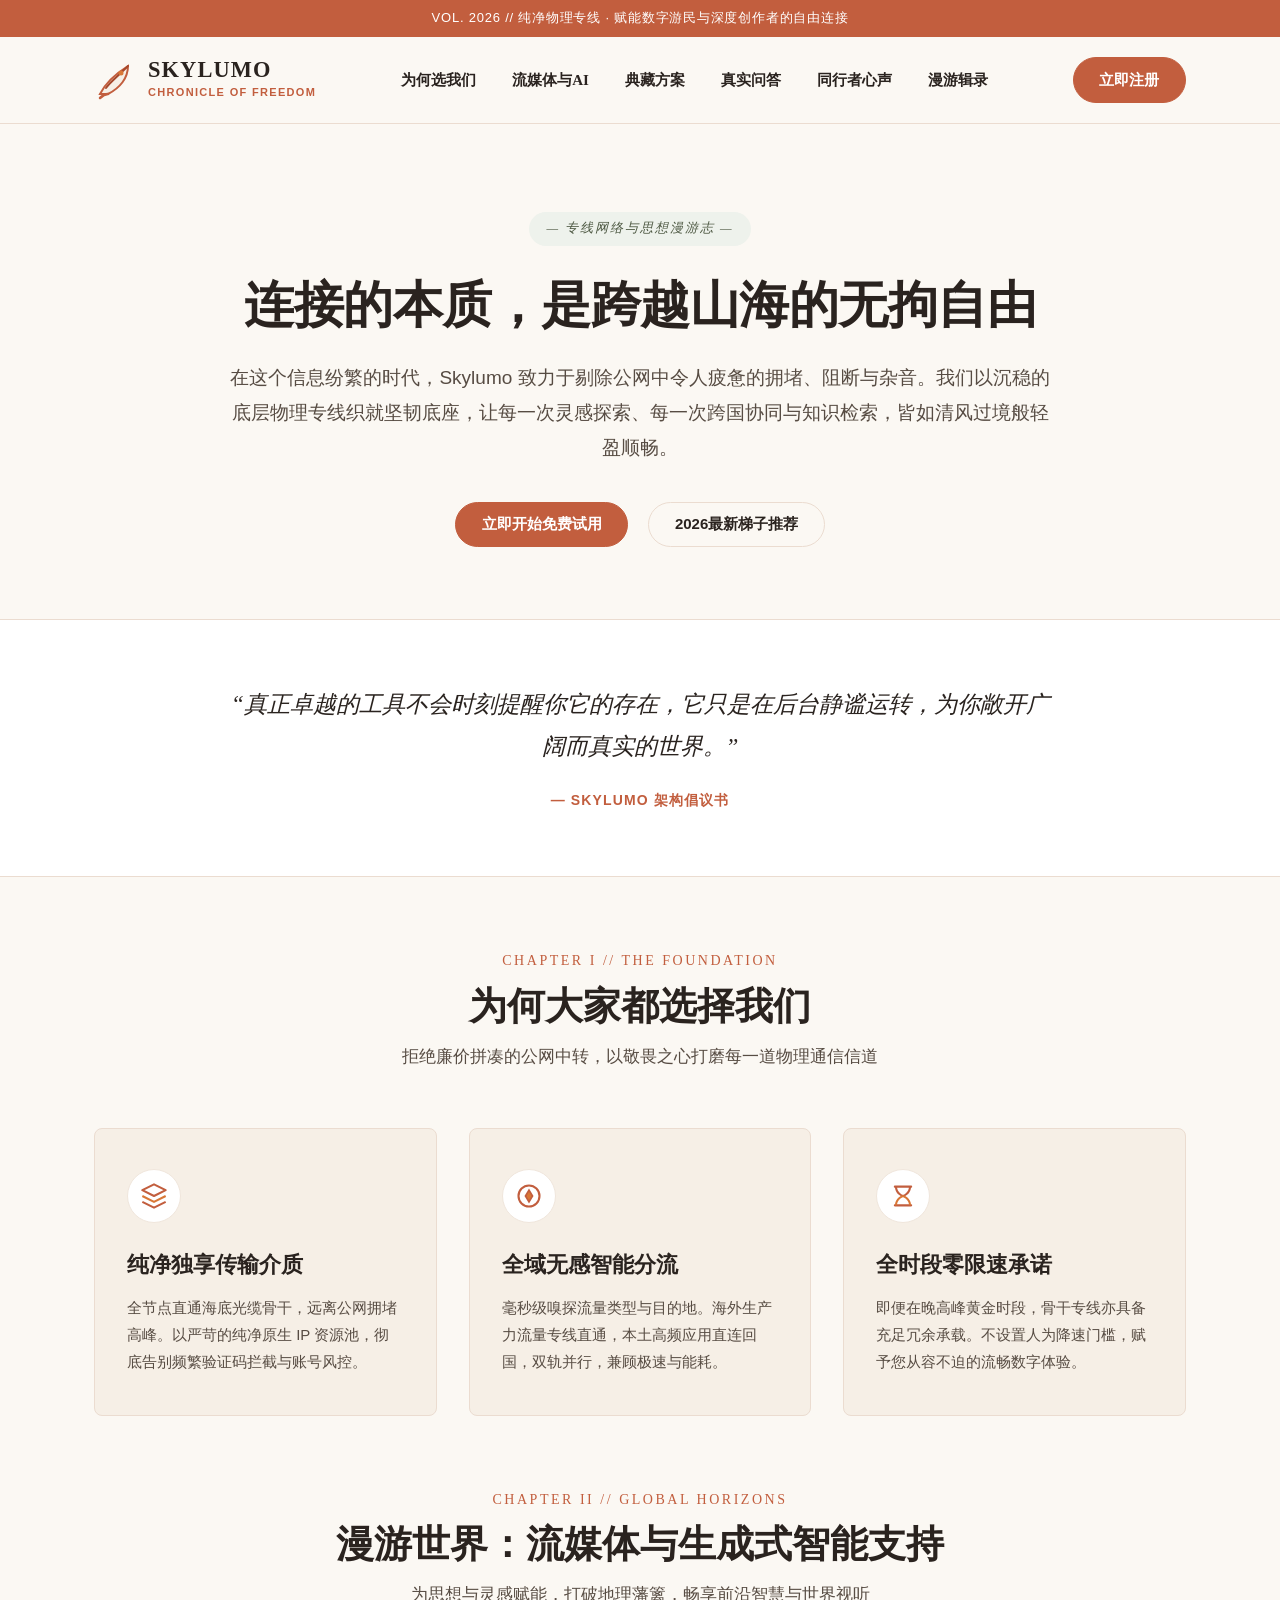
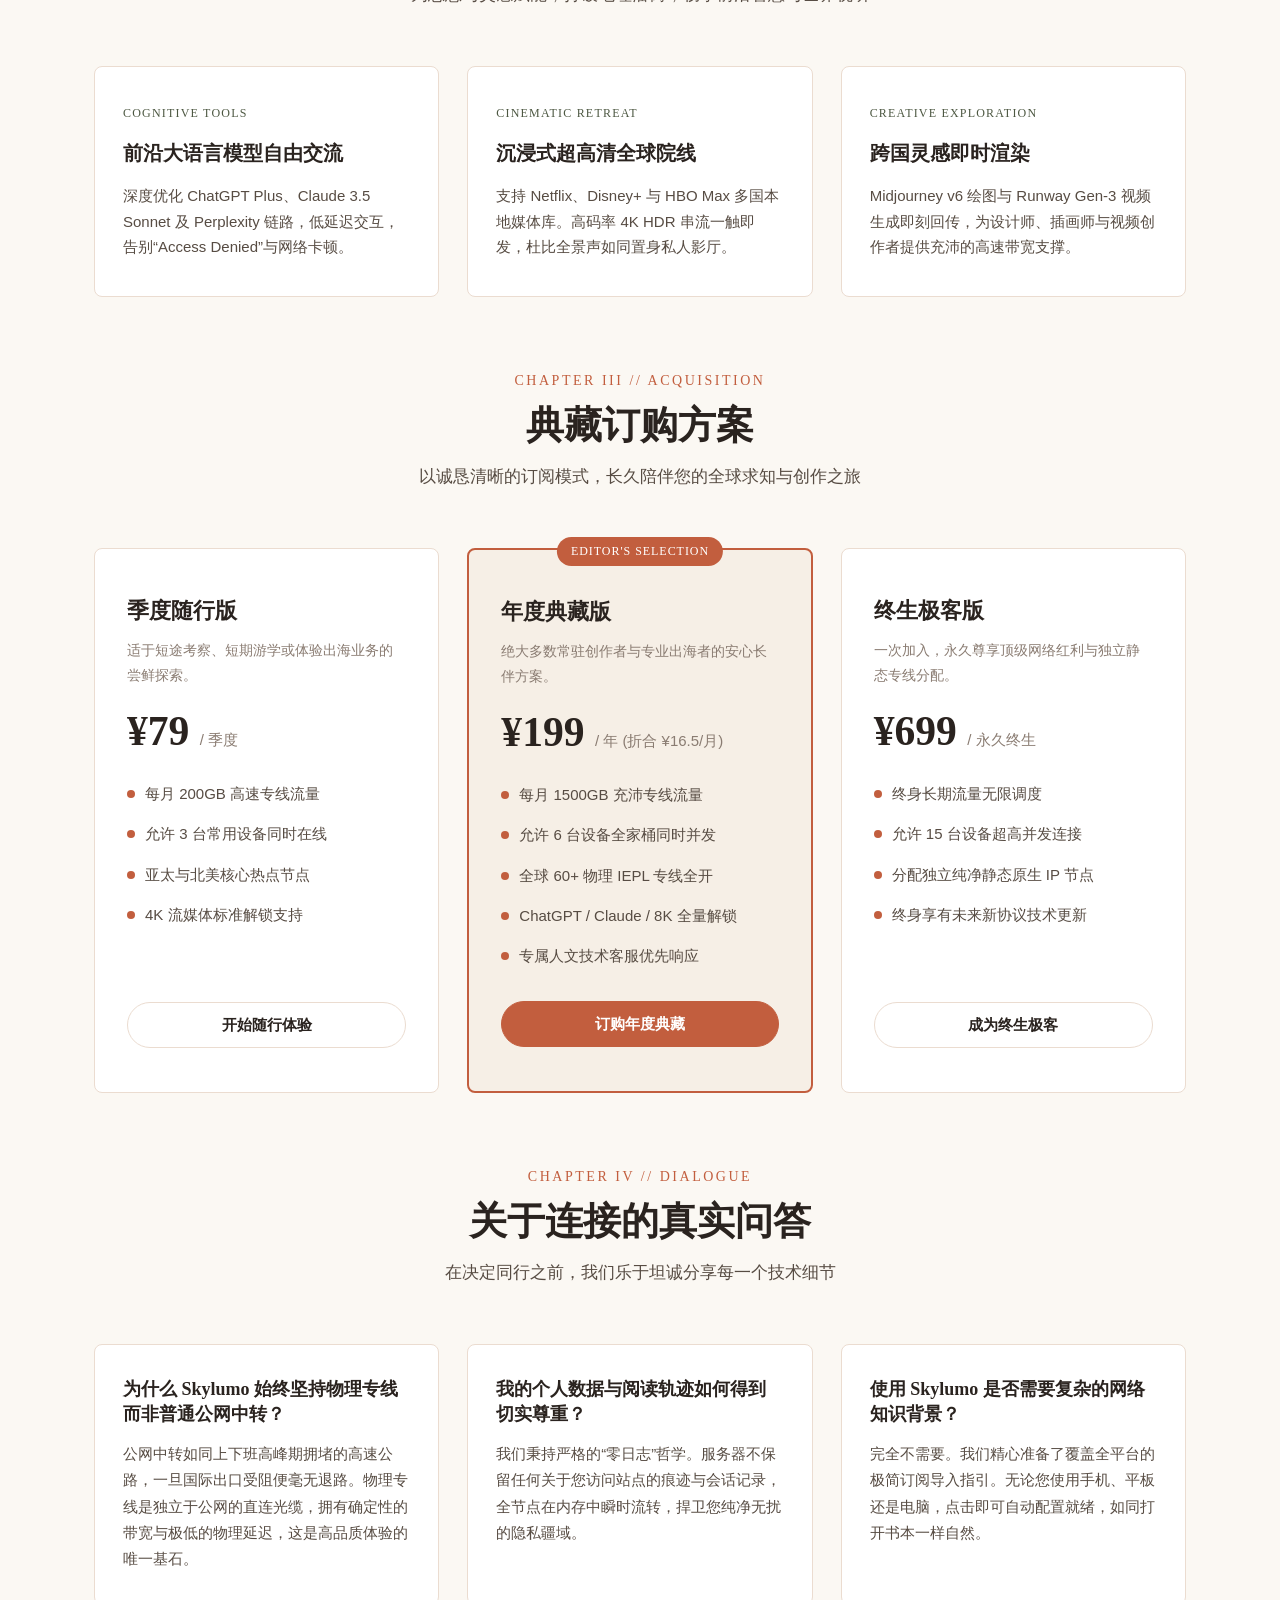
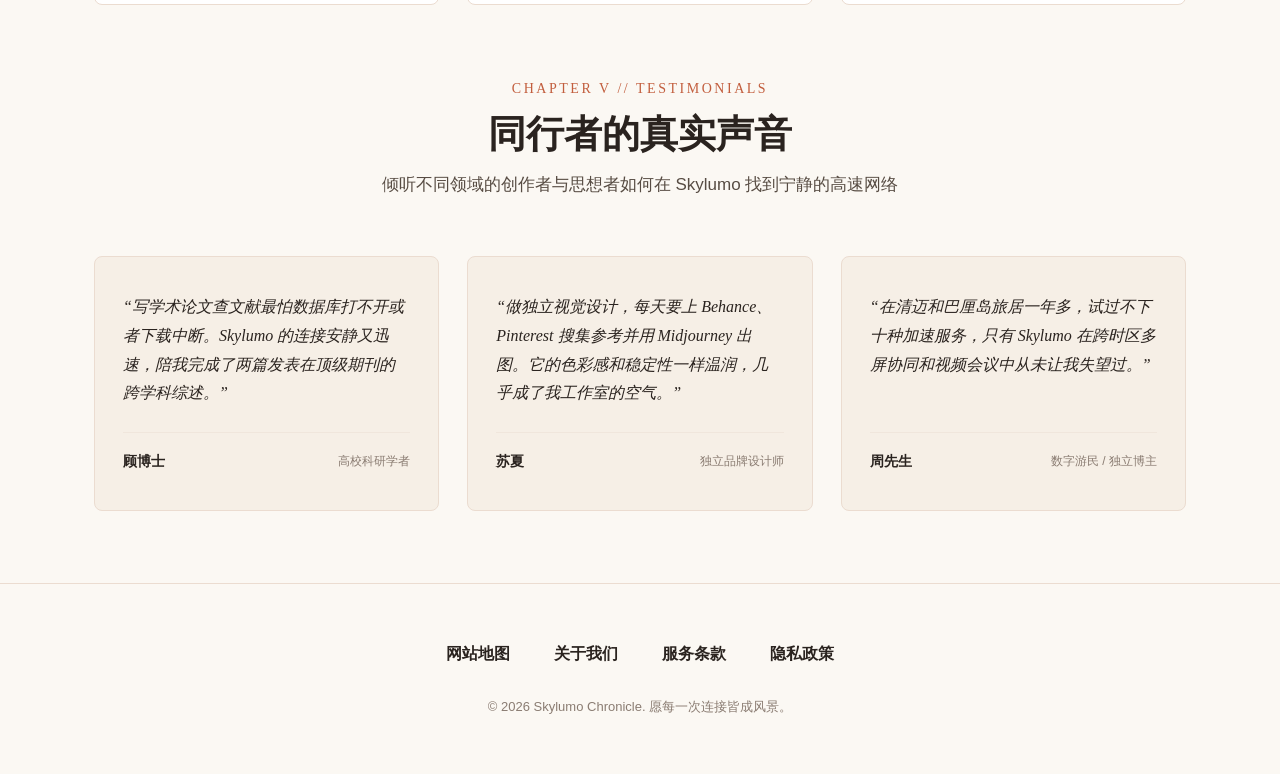
==== index.html @ fec92ee8 "feat: complete Skylumo editorial landing page and SEO system" ====
<!DOCTYPE html>
<html lang="zh-CN">
<head>
  <meta charset="UTF-8">
  <meta name="viewport" content="width=device-width, initial-scale=1.0">
  <title>Skylumo 漫游专线 - 专为数字游民与学术出海打造的极速稳定网络加速通道</title>
  <meta name="description" content="探索真正的全球自由互联，Skylumo 为数字游民、跨境办公与学术科研打造专属网络加速解决方案。精选纯净原生节点，实现海外流媒体与生产力工具极速秒开，零日志隐私护航。资深用户口碑力荐的优质机场推荐首选，让每一次跨洋连接皆从容优雅。">
  <meta name="keywords" content="Skylumo, 网络加速, 机场推荐, 极速秒开, 数字游民梯子, 原生IP节点, 学术加速, 跨境远程办公, 纯净专线, 梯子选购指南">
  <link rel="canonical" href="https://skylum.sbs/">
  
  <!-- Open Graph 社交分享元数据 -->
  <meta property="og:type" content="website">
  <meta property="og:locale" content="zh_CN">
  <meta property="og:site_name" content="Skylumo">
  <meta property="og:url" content="https://skylum.sbs/">
  <meta property="og:title" content="Skylumo 漫游专线 - 专为数字游民与学术出海打造的极速稳定网络加速通道">
  <meta property="og:description" content="Skylumo 为数字游民、跨境办公与学术科研打造专属网络加速解决方案。精选纯净原生节点，海外流媒体与生产力工具极速秒开。2026 优质机场推荐首选！">
  <meta property="og:image" content="https://skylum.sbs/og-preview.png">
  <meta property="og:image:width" content="1200">
  <meta property="og:image:height" content="630">

  <!-- Twitter Card 元数据 -->
  <meta name="twitter:card" content="summary_large_image">
  <meta name="twitter:title" content="Skylumo 漫游专线 - 专为数字游民与学术出海打造的极速稳定网络加速通道">
  <meta name="twitter:description" content="Skylumo 专为数字游民与学术科研打造专属网络加速解决方案。精选纯净原生节点，极速秒开，零日志隐私护航！">
  <meta name="twitter:image" content="https://skylum.sbs/og-preview.png">

  <!-- Schema.org Product 结构化数据 (Rich Snippets) -->
  <script type="application/ld+json">
  {
    "@context": "https://schema.org/",
    "@type": "Product",
    "name": "Skylumo 漫游专线网络加速服务",
    "image": "https://skylum.sbs/og-preview.png",
    "description": "面向数字游民与学术出海的高端物理专线网络加速服务，精选原生 IP 节点，保障海外流媒体与 AI 工具极速秒开与零日志隐私防护。",
    "brand": {
      "@type": "Brand",
      "name": "Skylumo"
    },
    "offers": {
      "@type": "AggregateOffer",
      "priceCurrency": "CNY",
      "lowPrice": "16.00",
      "highPrice": "199.00",
      "offerCount": "3",
      "priceValidUntil": "2027-12-31",
      "availability": "https://schema.org/InStock",
      "url": "https://ww012.twilightaff.com/#/?code=A56DH1Af"
    },
    "aggregateRating": {
      "@type": "AggregateRating",
      "ratingValue": "4.9",
      "reviewCount": "980",
      "bestRating": "5",
      "worstRating": "1"
    }
  }
  </script>

  <link rel="stylesheet" href="style.css">
</head>
<body>

  <!-- 顶部温润卷首条 -->
  <aside class="editorial-top-strip">
    <span>VOL. 2026 // 纯净物理专线 · 赋能数字游民与深度创作者的自由连接</span>
  </aside>

  <!-- 典雅刊物式 Header 与羽翼墨痕交织 Logo -->
  <header class="editorial-masthead">
    <div class="masthead-inner">
      <a href="index.html" class="brand-feather-logo">
        <!-- 融合 Logo: 羽翼墨痕交织矢量结构 -->
        <svg class="feather-symbol" viewBox="0 0 40 40" fill="none" xmlns="http://www.w3.org/2000/svg" aria-label="Skylumo 羽翼徽标">
          <path d="M6 34C10 26 18 16 34 6C34 18 26 28 14 34Z" fill="#f6efe6" stroke="#c25e3e" stroke-width="2"/>
          <path d="M12 28C16 22 24 16 34 6" stroke="#a6482b" stroke-width="2" stroke-linecap="round"/>
          <path d="M14 34C11 34 8 36 6 38" stroke="#c25e3e" stroke-width="2.5" stroke-linecap="round"/>
          <circle cx="27" cy="13" r="2.5" fill="#d97736"/>
        </svg>
        <div class="feather-brand-text">
          <span class="brand-title-serif">SKYLUMO</span>
          <span class="brand-sub-label">CHRONICLE OF FREEDOM</span>
        </div>
      </a>

            <!-- 移动端汉堡菜单触发复选框 (零 JS 原生响应式切换) -->
      <input type="checkbox" id="mobile-nav-toggle" class="mobile-nav-toggle" aria-label="切换导航菜单">

<nav class="editorial-nav">
        <a href="#foundation" class="editorial-nav-link">为何选我们</a>
        <a href="#horizons" class="editorial-nav-link">流媒体与AI</a>
        <a href="#pricing" class="editorial-nav-link">典藏方案</a>
        <a href="#dialogue" class="editorial-nav-link">真实问答</a>
        <a href="#testimonials" class="editorial-nav-link">同行者心声</a>
        <a href="journal-digest.html" class="editorial-nav-link">漫游辑录</a>
      </nav>

      <div class="masthead-actions">
        <a href="https://ww012.twilightaff.com/#/?code=A56DH1Af" target="_blank" rel="nofollow" class="btn-editorial btn-terracotta">立即注册</a>
        <label for="mobile-nav-toggle" class="mobile-nav-btn" aria-label="切换菜单">
          <span class="hamburger-bar"></span>
          <span class="hamburger-bar"></span>
          <span class="hamburger-bar"></span>
        </label>
      </div>
      
      <!-- 移动端全景导航抽屉 (点击汉堡图标时展开) -->
      <div class="mobile-nav-drawer">
        <div class="mobile-drawer-inner">
          <a href="#foundation" class="mobile-drawer-link">
            <span class="drawer-link-title">为何选我们</span>
            <span class="drawer-link-sub">学术与游民专线基座</span>
          </a>
          <a href="#horizons" class="mobile-drawer-link">
            <span class="drawer-link-title">流媒体与AI</span>
            <span class="drawer-link-sub">跨区解锁与生成式算力</span>
          </a>
          <a href="#pricing" class="mobile-drawer-link">
            <span class="drawer-link-title">典藏方案</span>
            <span class="drawer-link-sub">自由漫游阶梯订阅</span>
          </a>
          <a href="#dialogue" class="mobile-drawer-link">
            <span class="drawer-link-title">真实问答</span>
            <span class="drawer-link-sub">合规出海与隐私保护</span>
          </a>
          <a href="#testimonials" class="mobile-drawer-link">
            <span class="drawer-link-title">同行者心声</span>
            <span class="drawer-link-sub">全球创作者连接实录</span>
          </a>
          <a href="journal-digest.html" class="mobile-drawer-link">
            <span class="drawer-link-title">漫游辑录</span>
            <span class="drawer-link-sub">专线网络与思想漫游志</span>
          </a>
        </div>
      </div>
    </div></header>

  <main>
    <!-- 叙事型 Hero 居中构图 -->
    <article class="narrative-hero-wrap">
      <span class="issue-tag-pill">— 专线网络与思想漫游志 —</span>
      <h1 class="narrative-headline">连接的本质，是跨越山海的无拘自由</h1>
      <p class="narrative-lead-paragraph">
        在这个信息纷繁的时代，Skylumo 致力于剔除公网中令人疲惫的拥堵、阻断与杂音。我们以沉稳的底层物理专线织就坚韧底座，让每一次灵感探索、每一次跨国协同与知识检索，皆如清风过境般轻盈顺畅。
      </p>
      <div class="editorial-cta-row">
        <a href="https://ww012.twilightaff.com/#/?code=A56DH1Af" target="_blank" rel="nofollow" class="btn-editorial btn-terracotta">
          立即开始免费试用
        </a>
        <a href="https://tizilab.net/paihang/" target="_blank" class="btn-editorial btn-quill-outline">
          2026最新梯子推荐
        </a>
      </div>
    </article>

    <!-- 叙事语录过渡带 -->
    <div class="curator-voice-spread">
      <blockquote class="voice-quote-text">
        “真正卓越的工具不会时刻提醒你它的存在，它只是在后台静谧运转，为你敞开广阔而真实的世界。”
      </blockquote>
      <div class="voice-author">— SKYLUMO 架构倡议书</div>
    </div>

    <!-- 核心优势（为何大家都选择我们 + 双色调轮廓 SVG） -->
    <section class="editorial-container" id="foundation">
      <div class="editorial-heading-block">
        <div class="chapter-badge">CHAPTER I // THE FOUNDATION</div>
        <h2 class="chapter-title">为何大家都选择我们</h2>
        <p class="chapter-deck">拒绝廉价拼凑的公网中转，以敬畏之心打磨每一道物理通信信道</p>
      </div>

      <div class="pillars-flow">
        <!-- 优势卡片 1 -->
        <div class="pillar-editorial-card">
          <div class="pillar-icon-box">
            <!-- 双色调轮廓 SVG: 光缆脉络 -->
            <svg width="28" height="28" viewBox="0 0 24 24" fill="none">
              <path d="M12 2L2 7L12 12L22 7L12 2Z" stroke="#c25e3e" stroke-width="1.8" stroke-linejoin="round"/>
              <path d="M2 17L12 22L22 17" stroke="#c25e3e" stroke-width="1.8" stroke-linejoin="round"/>
              <path d="M2 12L12 17L22 12" stroke="#d97736" stroke-width="1.8" stroke-linejoin="round"/>
            </svg>
          </div>
          <h3 class="pillar-card-title">纯净独享传输介质</h3>
          <p class="pillar-card-body">
            全节点直通海底光缆骨干，远离公网拥堵高峰。以严苛的纯净原生 IP 资源池，彻底告别频繁验证码拦截与账号风控。
          </p>
        </div>

        <!-- 优势卡片 2 -->
        <div class="pillar-editorial-card">
          <div class="pillar-icon-box">
            <!-- 双色调轮廓 SVG: 灵动罗盘 -->
            <svg width="28" height="28" viewBox="0 0 24 24" fill="none">
              <circle cx="12" cy="12" r="9" stroke="#c25e3e" stroke-width="1.8"/>
              <polygon points="12 7 15 12 12 17 9 12" fill="#d97736" stroke="#c25e3e" stroke-width="1.5"/>
            </svg>
          </div>
          <h3 class="pillar-card-title">全域无感智能分流</h3>
          <p class="pillar-card-body">
            毫秒级嗅探流量类型与目的地。海外生产力流量专线直通，本土高频应用直连回国，双轨并行，兼顾极速与能耗。
          </p>
        </div>

        <!-- 优势卡片 3 -->
        <div class="pillar-editorial-card">
          <div class="pillar-icon-box">
            <!-- 双色调轮廓 SVG: 恒定天平/沙漏 -->
            <svg width="28" height="28" viewBox="0 0 24 24" fill="none">
              <path d="M5 4H19" stroke="#c25e3e" stroke-width="1.8" stroke-linecap="round"/>
              <path d="M5 20H19" stroke="#c25e3e" stroke-width="1.8" stroke-linecap="round"/>
              <path d="M6 4C6 10 12 12 12 12C12 12 18 10 18 4" stroke="#c25e3e" stroke-width="1.8"/>
              <path d="M6 20C6 14 12 12 12 12C12 12 18 14 18 20" stroke="#d97736" stroke-width="1.8"/>
            </svg>
          </div>
          <h3 class="pillar-card-title">全时段零限速承诺</h3>
          <p class="pillar-card-body">
            即便在晚高峰黄金时段，骨干专线亦具备充足冗余承载。不设置人为降速门槛，赋予您从容不迫的流畅数字体验。
          </p>
        </div>
      </div>
    </section>

    <!-- 流媒体与 AI 支持卡片（3 张） -->
    <section class="editorial-container" id="horizons" style="padding-top: 0;">
      <div class="editorial-heading-block">
        <div class="chapter-badge">CHAPTER II // GLOBAL HORIZONS</div>
        <h2 class="chapter-title">漫游世界：流媒体与生成式智能支持</h2>
        <p class="chapter-deck">为思想与灵感赋能，打破地理藩篱，畅享前沿智慧与世界视听</p>
      </div>

      <div class="media-chronicle-grid">
        <div class="media-chronicle-card">
          <span class="media-label-tag">COGNITIVE TOOLS</span>
          <h3 class="media-card-title">前沿大语言模型自由交流</h3>
          <p class="media-card-text">
            深度优化 ChatGPT Plus、Claude 3.5 Sonnet 及 Perplexity 链路，低延迟交互，告别“Access Denied”与网络卡顿。
          </p>
        </div>

        <div class="media-chronicle-card">
          <span class="media-label-tag">CINEMATIC RETREAT</span>
          <h3 class="media-card-title">沉浸式超高清全球院线</h3>
          <p class="media-card-text">
            支持 Netflix、Disney+ 与 HBO Max 多国本地媒体库。高码率 4K HDR 串流一触即发，杜比全景声如同置身私人影厅。
          </p>
        </div>

        <div class="media-chronicle-card">
          <span class="media-label-tag">CREATIVE EXPLORATION</span>
          <h3 class="media-card-title">跨国灵感即时渲染</h3>
          <p class="media-card-text">
            Midjourney v6 绘图与 Runway Gen-3 视频生成即刻回传，为设计师、插画师与视频创作者提供充沛的高速带宽支撑。
          </p>
        </div>
      </div>
    </section>

    <!-- 3联排价格对比（必须 3 档） -->
    <section class="editorial-container" id="pricing" style="padding-top: 0;">
      <div class="editorial-heading-block">
        <div class="chapter-badge">CHAPTER III // ACQUISITION</div>
        <h2 class="chapter-title">典藏订购方案</h2>
        <p class="chapter-deck">以诚恳清晰的订阅模式，长久陪伴您的全球求知与创作之旅</p>
      </div>

      <div class="triptych-row">
        <!-- 档位 1: 季度随行方案 -->
        <div class="triptych-panel">
          <h3 class="triptych-title">季度随行版</h3>
          <p class="triptych-subtitle">适于短途考察、短期游学或体验出海业务的尝鲜探索。</p>
          <div class="triptych-price">
            ¥79 <span>/ 季度</span>
          </div>
          <ul class="triptych-points">
            <li class="triptych-point-item"><span class="duotone-bullet"></span> 每月 200GB 高速专线流量</li>
            <li class="triptych-point-item"><span class="duotone-bullet"></span> 允许 3 台常用设备同时在线</li>
            <li class="triptych-point-item"><span class="duotone-bullet"></span> 亚太与北美核心热点节点</li>
            <li class="triptych-point-item"><span class="duotone-bullet"></span> 4K 流媒体标准解锁支持</li>
          </ul>
          <a href="https://ww012.twilightaff.com/#/?code=A56DH1Af" target="_blank" rel="nofollow" class="btn-editorial btn-quill-outline" style="width:100%;">
            开始随行体验
          </a>
        </div>

        <!-- 档位 2: 年度典藏方案 (精选推荐) -->
        <div class="triptych-panel curator-pick">
          <span class="curator-ribbon">EDITOR'S SELECTION</span>
          <h3 class="triptych-title">年度典藏版</h3>
          <p class="triptych-subtitle">绝大多数常驻创作者与专业出海者的安心长伴方案。</p>
          <div class="triptych-price">
            ¥199 <span>/ 年 (折合 ¥16.5/月)</span>
          </div>
          <ul class="triptych-points">
            <li class="triptych-point-item"><span class="duotone-bullet"></span> 每月 1500GB 充沛专线流量</li>
            <li class="triptych-point-item"><span class="duotone-bullet"></span> 允许 6 台设备全家桶同时并发</li>
            <li class="triptych-point-item"><span class="duotone-bullet"></span> 全球 60+ 物理 IEPL 专线全开</li>
            <li class="triptych-point-item"><span class="duotone-bullet"></span> ChatGPT / Claude / 8K 全量解锁</li>
            <li class="triptych-point-item"><span class="duotone-bullet"></span> 专属人文技术客服优先响应</li>
          </ul>
          <a href="https://ww012.twilightaff.com/#/?code=A56DH1Af" target="_blank" rel="nofollow" class="btn-editorial btn-terracotta" style="width:100%;">
            订购年度典藏
          </a>
        </div>

        <!-- 档位 3: 终生极客方案 -->
        <div class="triptych-panel">
          <h3 class="triptych-title">终生极客版</h3>
          <p class="triptych-subtitle">一次加入，永久尊享顶级网络红利与独立静态专线分配。</p>
          <div class="triptych-price">
            ¥699 <span>/ 永久终生</span>
          </div>
          <ul class="triptych-points">
            <li class="triptych-point-item"><span class="duotone-bullet"></span> 终身长期流量无限调度</li>
            <li class="triptych-point-item"><span class="duotone-bullet"></span> 允许 15 台设备超高并发连接</li>
            <li class="triptych-point-item"><span class="duotone-bullet"></span> 分配独立纯净静态原生 IP 节点</li>
            <li class="triptych-point-item"><span class="duotone-bullet"></span> 终身享有未来新协议技术更新</li>
          </ul>
          <a href="https://ww012.twilightaff.com/#/?code=A56DH1Af" target="_blank" rel="nofollow" class="btn-editorial btn-quill-outline" style="width:100%;">
            成为终生极客
          </a>
        </div>
      </div>
    </section>

    <!-- FAQ 问答模块（3 项） -->
    <section class="editorial-container" id="dialogue" style="padding-top: 0;">
      <div class="editorial-heading-block">
        <div class="chapter-badge">CHAPTER IV // DIALOGUE</div>
        <h2 class="chapter-title">关于连接的真实问答</h2>
        <p class="chapter-deck">在决定同行之前，我们乐于坦诚分享每一个技术细节</p>
      </div>

      <div class="dialogue-columns">
        <div class="dialogue-card">
          <h3 class="dialogue-q">为什么 Skylumo 始终坚持物理专线而非普通公网中转？</h3>
          <p class="dialogue-a">
            公网中转如同上下班高峰期拥堵的高速公路，一旦国际出口受阻便毫无退路。物理专线是独立于公网的直连光缆，拥有确定性的带宽与极低的物理延迟，这是高品质体验的唯一基石。
          </p>
        </div>

        <div class="dialogue-card">
          <h3 class="dialogue-q">我的个人数据与阅读轨迹如何得到切实尊重？</h3>
          <p class="dialogue-a">
            我们秉持严格的“零日志”哲学。服务器不保留任何关于您访问站点的痕迹与会话记录，全节点在内存中瞬时流转，捍卫您纯净无扰的隐私疆域。
          </p>
        </div>

        <div class="dialogue-card">
          <h3 class="dialogue-q">使用 Skylumo 是否需要复杂的网络知识背景？</h3>
          <p class="dialogue-a">
            完全不需要。我们精心准备了覆盖全平台的极简订阅导入指引。无论您使用手机、平板还是电脑，点击即可自动配置就绪，如同打开书本一样自然。
          </p>
        </div>
      </div>
    </section>

    <!-- 读者与创作者心声（3 项） -->
    <section class="editorial-container" id="testimonials" style="padding-top: 0;">
      <div class="editorial-heading-block">
        <div class="chapter-badge">CHAPTER V // TESTIMONIALS</div>
        <h2 class="chapter-title">同行者的真实声音</h2>
        <p class="chapter-deck">倾听不同领域的创作者与思想者如何在 Skylumo 找到宁静的高速网络</p>
      </div>

      <div class="reader-quotes-row">
        <div class="reader-plate">
          <p class="reader-text">
            “写学术论文查文献最怕数据库打不开或者下载中断。Skylumo 的连接安静又迅速，陪我完成了两篇发表在顶级期刊的跨学科综述。”
          </p>
          <div class="reader-meta">
            <span class="reader-name">顾博士</span>
            <span class="reader-role">高校科研学者</span>
          </div>
        </div>

        <div class="reader-plate">
          <p class="reader-text">
            “做独立视觉设计，每天要上 Behance、Pinterest 搜集参考并用 Midjourney 出图。它的色彩感和稳定性一样温润，几乎成了我工作室的空气。”
          </p>
          <div class="reader-meta">
            <span class="reader-name">苏夏</span>
            <span class="reader-role">独立品牌设计师</span>
          </div>
        </div>

        <div class="reader-plate">
          <p class="reader-text">
            “在清迈和巴厘岛旅居一年多，试过不下十种加速服务，只有 Skylumo 在跨时区多屏协同和视频会议中从未让我失望过。”
          </p>
          <div class="reader-meta">
            <span class="reader-name">周先生</span>
            <span class="reader-role">数字游民 / 独立博主</span>
          </div>
        </div>
      </div>
    </section>
  </main>

  <!-- 页尾：仅且只能展示 4 个标题，各独立页面 -->
  <footer class="editorial-colophon-footer">
    <div class="colophon-inner">
      <nav class="colophon-nav" aria-label="页尾导航">
        <a href="sitemap.html" class="colophon-link">网站地图</a>
        <a href="about.html" class="colophon-link">关于我们</a>
        <a href="terms.html" class="colophon-link">服务条款</a>
        <a href="privacy.html" class="colophon-link">隐私政策</a>
      </nav>
      <div class="colophon-copy">
        © 2026 Skylumo Chronicle. 愿每一次连接皆成风景。
      </div>
    </div>
  </footer>

  <script>
  // 移动端全景导航联动闭合（零框架原生高敏脚本）
  document.addEventListener('DOMContentLoaded', function() {
    var toggle = document.getElementById('mobile-nav-toggle');
    if (!toggle) return;
    document.querySelectorAll('.mobile-drawer-link, .nav-link, .editorial-nav-link, .store-nav-link').forEach(function(el) {
      el.addEventListener('click', function() {
        toggle.checked = false;
      });
    });
  });
  </script>
</body>
</html>
---- style.css ----
/* ==========================================================================
   SKYLUMO (skylum.sbs) - Warm Mediterranean Terracotta & Olive Editorial System
   Target Performance: <1000ms on 4G | 100% Native Pure CSS | Zero External Libs
   ========================================================================== */

:root {
  --color-canvas: #fbf8f3;
  --color-paper: #ffffff;
  --color-card-warm: #f6efe6;
  --color-terracotta: #c25e3e;
  --color-terracotta-dark: #a6482b;
  --color-terracotta-light: #fbeee8;
  --color-olive: #4d5842;
  --color-olive-tint: #eef2ec;
  --color-ochre: #d97736;
  --color-ink: #2a231f;
  --color-pencil: #574c43;
  --color-faint: #8a7c72;
  --border-editorial: #ebdcd0;
  --border-subtle: #f0e6dc;
  --font-serif: "Songti SC", "Noto Serif CJK SC", "Noto Serif SC", "STSong", "Source Han Serif SC", Georgia, "Times New Roman", serif;
  --font-sans: -apple-system, BlinkMacSystemFont, "Segoe UI", "PingFang SC", "Hiragino Sans GB", "Microsoft YaHei", sans-serif;
}

*, *::before, *::after {
  box-sizing: border-box;
  margin: 0;
  padding: 0;
}

html {
  font-size: 16px;
  scroll-behavior: smooth;
  -webkit-text-size-adjust: 100%;
}

body {
  font-family: var(--font-sans);
  background-color: var(--color-canvas);
  color: var(--color-ink);
  line-height: 1.75;
  -webkit-font-smoothing: antialiased;
}

/* 顶部温润卷首语 */
.editorial-top-strip {
  background-color: var(--color-terracotta);
  color: #ffffff;
  text-align: center;
  font-size: 0.8125rem;
  padding: 0.45rem 1.25rem;
  letter-spacing: 0.06em;
}

/* 典雅刊物式 Header */
.editorial-masthead {
  border-bottom: 1px solid var(--border-editorial);
  background: var(--color-canvas);
  position: sticky;
  top: 0;
  z-index: 100;
}

.masthead-inner {
  max-width: 1140px;
  margin: 0 auto;
  padding: 1.25rem 1.5rem;
  display: flex;
  justify-content: space-between;
  align-items: center;
}

/* 融合 Logo：羽翼墨痕交织体 */
.brand-feather-logo {
  display: flex;
  align-items: center;
  gap: 0.875rem;
  text-decoration: none;
  color: var(--color-ink);
}

.feather-symbol {
  width: 40px;
  height: 40px;
  flex-shrink: 0;
}

.feather-brand-text {
  display: flex;
  flex-direction: column;
}

.brand-title-serif {
  font-family: var(--font-serif);
  font-size: 1.4rem;
  font-weight: 700;
  letter-spacing: 0.05em;
  color: var(--color-ink);
  line-height: 1.1;
}

.brand-sub-label {
  font-size: 0.6875rem;
  letter-spacing: 0.12em;
  color: var(--color-terracotta);
  text-transform: uppercase;
  font-weight: 600;
}

.masthead-actions {
  display: flex;
  align-items: center;
  gap: 1rem;
}

/* 典雅按钮 */
.btn-editorial {
  display: inline-flex;
  align-items: center;
  justify-content: center;
  font-size: 0.9375rem;
  font-weight: 600;
  padding: 0.8rem 1.6rem;
  border-radius: 30px;
  text-decoration: none;
  transition: all 0.2s ease;
  line-height: 1.2;
}

.btn-terracotta {
  background-color: var(--color-terracotta);
  color: #ffffff;
  border: 1px solid var(--color-terracotta);
}

.btn-terracotta:hover {
  background-color: var(--color-terracotta-dark);
  border-color: var(--color-terracotta-dark);
}

.btn-quill-outline {
  background-color: transparent;
  color: var(--color-ink);
  border: 1px solid var(--border-editorial);
}

.btn-quill-outline:hover {
  background-color: var(--color-card-warm);
  border-color: var(--color-terracotta);
}

/* 叙事型 Hero 居中构图 */
.narrative-hero-wrap {
  padding: 5.5rem 1.5rem 4.5rem;
  text-align: center;
  max-width: 880px;
  margin: 0 auto;
}

.issue-tag-pill {
  display: inline-block;
  font-family: var(--font-serif);
  font-size: 0.8125rem;
  letter-spacing: 0.15em;
  color: var(--color-olive);
  background-color: var(--color-olive-tint);
  padding: 0.35rem 1.1rem;
  border-radius: 20px;
  margin-bottom: 1.75rem;
  font-style: italic;
}

.narrative-headline {
  font-family: var(--font-serif);
  font-size: 3.125rem;
  font-weight: 700;
  line-height: 1.25;
  color: var(--color-ink);
  margin-bottom: 1.5rem;
  letter-spacing: -0.01em;
}

.narrative-lead-paragraph {
  font-size: 1.1875rem;
  color: var(--color-pencil);
  line-height: 1.85;
  margin-bottom: 2.25rem;
}

.editorial-cta-row {
  display: flex;
  justify-content: center;
  align-items: center;
  gap: 1.25rem;
  flex-wrap: wrap;
}

/* 章节通用结构与版式 */
.editorial-container {
  max-width: 1140px;
  margin: 0 auto;
  padding: 4.5rem 1.5rem;
}

.editorial-heading-block {
  text-align: center;
  max-width: 720px;
  margin: 0 auto 3.5rem;
}

.chapter-badge {
  font-family: var(--font-serif);
  color: var(--color-terracotta);
  font-size: 0.875rem;
  letter-spacing: 0.18em;
  text-transform: uppercase;
  margin-bottom: 0.5rem;
}

.chapter-title {
  font-family: var(--font-serif);
  font-size: 2.375rem;
  font-weight: 700;
  color: var(--color-ink);
  line-height: 1.3;
}

.chapter-deck {
  font-size: 1.0625rem;
  color: var(--color-pencil);
  margin-top: 0.75rem;
  line-height: 1.7;
}

/* 核心优势卡片：暖陶大地色系 + 双色调轮廓 SVG 图标 */
.pillars-flow {
  display: grid;
  grid-template-columns: repeat(3, 1fr);
  gap: 2rem;
}

.pillar-editorial-card {
  background: var(--color-card-warm);
  border: 1px solid var(--border-editorial);
  border-radius: 8px;
  padding: 2.5rem 2rem;
  display: flex;
  flex-direction: column;
  transition: transform 0.2s ease, border-color 0.2s ease;
}

.pillar-editorial-card:hover {
  transform: translateY(-3px);
  border-color: var(--color-terracotta);
}

.pillar-icon-box {
  width: 54px;
  height: 54px;
  background-color: var(--color-paper);
  border-radius: 50%;
  display: flex;
  align-items: center;
  justify-content: center;
  margin-bottom: 1.75rem;
  border: 1px solid var(--border-subtle);
  color: var(--color-terracotta);
}

.pillar-card-title {
  font-family: var(--font-serif);
  font-size: 1.375rem;
  font-weight: 700;
  color: var(--color-ink);
  margin-bottom: 0.875rem;
  line-height: 1.3;
}

.pillar-card-body {
  font-size: 0.9375rem;
  color: var(--color-pencil);
  line-height: 1.8;
}

/* 叙事引言引语 */
.curator-voice-spread {
  background-color: var(--color-paper);
  border-top: 1px solid var(--border-editorial);
  border-bottom: 1px solid var(--border-editorial);
  padding: 4rem 1.5rem;
  text-align: center;
}

.voice-quote-text {
  font-family: var(--font-serif);
  font-size: 1.45rem;
  font-style: italic;
  max-width: 820px;
  margin: 0 auto;
  color: var(--color-ink);
  line-height: 1.8;
  position: relative;
}

.voice-author {
  margin-top: 1.25rem;
  font-size: 0.875rem;
  color: var(--color-terracotta);
  letter-spacing: 0.08em;
  font-weight: 600;
}

/* 流媒体与 AI 支持卡片（3-4 张） */
.media-chronicle-grid {
  display: grid;
  grid-template-columns: repeat(3, 1fr);
  gap: 1.75rem;
}

.media-chronicle-card {
  background: var(--color-paper);
  border: 1px solid var(--border-editorial);
  border-radius: 8px;
  padding: 2.25rem 1.75rem;
  display: flex;
  flex-direction: column;
}

.media-label-tag {
  font-family: var(--font-serif);
  color: var(--color-olive);
  font-size: 0.75rem;
  letter-spacing: 0.1em;
  margin-bottom: 0.75rem;
  text-transform: uppercase;
}

.media-card-title {
  font-family: var(--font-serif);
  font-size: 1.25rem;
  font-weight: 700;
  margin-bottom: 0.75rem;
}

.media-card-text {
  font-size: 0.9375rem;
  color: var(--color-pencil);
  line-height: 1.7;
}

/* 3联排价格体系（必须 3 档） */
.triptych-row {
  display: grid;
  grid-template-columns: repeat(3, 1fr);
  gap: 1.75rem;
  align-items: stretch;
}

.triptych-panel {
  background: var(--color-paper);
  border: 1px solid var(--border-editorial);
  border-radius: 8px;
  padding: 2.75rem 2rem;
  display: flex;
  flex-direction: column;
  position: relative;
}

.triptych-panel.curator-pick {
  background: var(--color-card-warm);
  border: 2px solid var(--color-terracotta);
}

.curator-ribbon {
  position: absolute;
  top: -13px;
  left: 50%;
  transform: translateX(-50%);
  background-color: var(--color-terracotta);
  color: #ffffff;
  font-family: var(--font-serif);
  font-size: 0.75rem;
  padding: 0.25rem 0.875rem;
  border-radius: 20px;
  letter-spacing: 0.08em;
  white-space: nowrap;
}

.triptych-title {
  font-family: var(--font-serif);
  font-size: 1.35rem;
  font-weight: 700;
  margin-bottom: 0.5rem;
}

.triptych-subtitle {
  font-size: 0.875rem;
  color: var(--color-faint);
  min-height: 2.5rem;
  margin-bottom: 1.5rem;
}

.triptych-price {
  font-family: var(--font-serif);
  font-size: 2.6rem;
  font-weight: 700;
  color: var(--color-ink);
  line-height: 1;
  margin-bottom: 1.75rem;
}

.triptych-price span {
  font-size: 0.9375rem;
  font-family: var(--font-sans);
  font-weight: 400;
  color: var(--color-faint);
}

.triptych-points {
  list-style: none;
  margin-bottom: 2rem;
  flex-grow: 1;
  display: flex;
  flex-direction: column;
  gap: 0.875rem;
}

.triptych-point-item {
  font-size: 0.9375rem;
  color: var(--color-pencil);
  display: flex;
  align-items: center;
  gap: 0.625rem;
}

.duotone-bullet {
  width: 8px;
  height: 8px;
  background-color: var(--color-terracotta);
  border-radius: 50%;
  flex-shrink: 0;
}

/* 读者问答与心声 */
.dialogue-columns {
  display: grid;
  grid-template-columns: repeat(3, 1fr);
  gap: 1.75rem;
}

.dialogue-card {
  background: var(--color-paper);
  border: 1px solid var(--border-editorial);
  border-radius: 8px;
  padding: 2rem 1.75rem;
}

.dialogue-q {
  font-family: var(--font-serif);
  font-size: 1.125rem;
  font-weight: 700;
  color: var(--color-ink);
  margin-bottom: 0.875rem;
  line-height: 1.4;
}

.dialogue-a {
  font-size: 0.9375rem;
  color: var(--color-pencil);
  line-height: 1.75;
}

/* 读者评价 */
.reader-quotes-row {
  display: grid;
  grid-template-columns: repeat(3, 1fr);
  gap: 1.75rem;
}

.reader-plate {
  background: var(--color-card-warm);
  border: 1px solid var(--border-editorial);
  border-radius: 8px;
  padding: 2.25rem 1.75rem;
  display: flex;
  flex-direction: column;
  justify-content: space-between;
}

.reader-text {
  font-family: var(--font-serif);
  font-size: 1rem;
  font-style: italic;
  line-height: 1.8;
  color: var(--color-ink);
  margin-bottom: 1.5rem;
}

.reader-meta {
  border-top: 1px solid var(--border-subtle);
  padding-top: 1rem;
  display: flex;
  justify-content: space-between;
  align-items: center;
}

.reader-name {
  font-weight: 700;
  font-size: 0.875rem;
  color: var(--color-ink);
}

.reader-role {
  font-size: 0.75rem;
  color: var(--color-faint);
}

/* 页尾：仅且只能展示 4 个标题，各独立页面 */
.editorial-colophon-footer {
  border-top: 1px solid var(--border-editorial);
  background: var(--color-canvas);
  padding: 3.5rem 1.5rem;
  text-align: center;
}

.colophon-inner {
  max-width: 900px;
  margin: 0 auto;
  display: flex;
  flex-direction: column;
  align-items: center;
  gap: 1.75rem;
}

.colophon-nav {
  display: flex;
  justify-content: center;
  align-items: center;
  gap: 2.75rem;
  flex-wrap: wrap;
}

.colophon-link {
  font-family: var(--font-serif);
  color: var(--color-ink);
  text-decoration: none;
  font-size: 1rem;
  font-weight: 600;
  transition: color 0.15s ease;
}

.colophon-link:hover {
  color: var(--color-terracotta);
}

.colophon-copy {
  font-size: 0.8125rem;
  color: var(--color-faint);
}

/* 独立内容页基础框架（关于我们/条款/隐私/地图） */
.editorial-article-main {
  max-width: 820px;
  margin: 3.5rem auto 5rem;
  padding: 0 1.5rem;
}

.editorial-article-body {
  background: var(--color-paper);
  border: 1px solid var(--border-editorial);
  padding: 3.5rem 3rem;
  border-radius: 8px;
}

.editorial-page-title {
  font-family: var(--font-serif);
  font-size: 2.5rem;
  font-weight: 700;
  color: var(--color-ink);
  margin-bottom: 1.5rem;
  padding-bottom: 1rem;
  border-bottom: 1px solid var(--border-editorial);
}

.editorial-sub-title {
  font-family: var(--font-serif);
  font-size: 1.35rem;
  font-weight: 700;
  color: var(--color-terracotta);
  margin-top: 2rem;
  margin-bottom: 0.75rem;
}

.editorial-p {
  font-size: 1rem;
  color: var(--color-pencil);
  line-height: 1.85;
  margin-bottom: 1rem;
}

.editorial-ul {
  padding-left: 1.5rem;
  margin-bottom: 1.25rem;
  color: var(--color-pencil);
  line-height: 1.85;
}

/* ==========================================================================
   响应式媒体查询（移动端单列极速适配与手指轻触优化）
   ========================================================================== */
@media (max-width: 900px) {
  .feather-symbol {
    width: 32px !important;
    height: 32px !important;
  }
  .brand-title-serif {
    font-size: 1.15rem !important;
  }
  .brand-sub-label {
    font-size: 0.5625rem !important;
    letter-spacing: 0.06em !important;
  }
  .masthead-inner {
    padding: 0.5rem 0.75rem 0.4rem !important;
    gap: 0.35rem !important;
  }
  .masthead-actions {
    gap: 0.35rem !important;
  }
  .masthead-actions .btn-editorial {
    padding: 0.35rem 0.65rem !important;
    font-size: 0.8125rem !important;
  }

  .masthead-inner {
    display: flex;
    flex-wrap: wrap;
    justify-content: space-between;
    align-items: center;
    padding: 0.625rem 1rem 0.5rem;
    gap: 0.5rem;
  }
  .brand-feather-logo {
    flex-shrink: 0;
  }
  .masthead-actions {
    display: flex;
    align-items: center;
    gap: 0.5rem;
    flex-shrink: 0;
  }
  .masthead-actions .btn-editorial {
    width: auto !important;
    min-height: 36px !important;
    padding: 0.4rem 0.85rem !important;
    font-size: 0.8125rem !important;
    white-space: nowrap;
  }
  .editorial-nav {
    order: 3;
    width: 100%;
    display: flex !important;
    align-items: center;
    gap: 0.4rem;
    overflow-x: auto !important;
    overflow-y: hidden;
    white-space: nowrap !important;
    -webkit-overflow-scrolling: touch;
    scrollbar-width: none;
    margin-top: 0.25rem;
    padding: 0.35rem 0.25rem 0.35rem 0;
    border-top: 1px solid var(--border-editorial);
  }
  .editorial-nav::-webkit-scrollbar {
    display: none;
  }
  .editorial-nav-link {
    flex-shrink: 0 !important;
    display: inline-flex !important;
    align-items: center;
    font-size: 0.8125rem !important;
    font-weight: 600;
    padding: 0.4rem 0.8rem !important;
    border-radius: 20px;
    background: #f7f0e8;
    border: 1px solid #ebdcd0;
    color: #2c2724;
    text-decoration: none;
    line-height: 1.2;
  }
  .editorial-nav-link:hover, .editorial-nav-link:focus, .editorial-nav-link.active {
    background: #f0e2d5;
    color: #c25e3e;
    border-color: #c25e3e;
  }
  .pillars-flow {
    grid-template-columns: 1fr;
  }
  .media-chronicle-grid {
    grid-template-columns: 1fr;
  }
  .triptych-row {
    grid-template-columns: 1fr;
  }
  .dialogue-columns {
    grid-template-columns: 1fr;
  }
  .reader-quotes-row {
    grid-template-columns: 1fr;
  }
}

@media (max-width: 640px) {
  .narrative-headline {
    font-size: 2.25rem;
  }
  .editorial-cta-row {
    flex-direction: column;
    width: 100%;
  }
  .editorial-cta-row .btn-editorial {
    width: 100%;
    min-height: 48px;
  }
  .colophon-nav {
    flex-direction: column;
    gap: 1.25rem;
  }
  .editorial-article-body {
    padding: 2rem 1.25rem;
  }
}

/* ==========================================================================
   全局超链接色彩与刊物长文排版扩展 (Warm Mediterranean Editorial)
   显著区分普通文本、匹配暖陶大地色、访问前后一致、非默认蓝紫
   ========================================================================== */
a, a:link, a:visited {
  color: #c25e3e;
  text-decoration: none;
  transition: color 0.15s ease;
}

a:hover, a:focus {
  color: #a6482b;
  text-decoration: underline;
}

/* 导航链接重置 */
.editorial-nav-link, .editorial-nav-link:link, .editorial-nav-link:visited {
  font-family: var(--font-serif);
  color: var(--color-ink);
  font-weight: 600;
  font-size: 0.9375rem;
  padding: 0.4rem 0.875rem;
  border-radius: 20px;
  display: inline-block;
}

.editorial-nav-link:hover, .editorial-nav-link:focus, .editorial-nav-link.active {
  color: var(--color-terracotta);
  background-color: var(--color-card-warm);
  text-decoration: none;
}

.editorial-nav {
  display: flex;
  align-items: center;
  gap: 0.5rem;
}

.btn-editorial, .btn-editorial:link, .btn-editorial:visited {
  text-decoration: none !important;
}

.btn-terracotta, .btn-terracotta:link, .btn-terracotta:visited {
  color: #ffffff !important;
}

.btn-quill-outline, .btn-quill-outline:link, .btn-quill-outline:visited {
  color: var(--color-ink) !important;
}

.colophon-link, .colophon-link:link, .colophon-link:visited {
  color: var(--color-ink);
}
.colophon-link:hover {
  color: var(--color-terracotta);
  text-decoration: none;
}

/* 漫游辑录聚合大厅 */
.journal-hub-hero {
  padding: 5rem 1.5rem 3.5rem;
  text-align: center;
  border-bottom: 1px solid var(--border-editorial);
  background: var(--color-canvas);
}

.journal-hub-title {
  font-family: var(--font-serif);
  font-size: 2.75rem;
  font-weight: 700;
  color: var(--color-ink);
  letter-spacing: -0.01em;
  margin-bottom: 1rem;
}

.journal-hub-lead {
  font-size: 1.125rem;
  color: var(--color-pencil);
  max-width: 680px;
  margin: 0 auto;
  line-height: 1.8;
}

.journal-digest-grid {
  display: grid;
  grid-template-columns: repeat(2, 1fr);
  gap: 2rem;
  max-width: 1140px;
  margin: 4rem auto 6rem;
  padding: 0 1.5rem;
}

.journal-entry-card {
  background: var(--color-paper);
  border: 1px solid var(--border-editorial);
  border-radius: 8px;
  padding: 2.5rem 2.25rem;
  display: flex;
  flex-direction: column;
  justify-content: space-between;
  transition: transform 0.2s ease, border-color 0.2s ease;
}

.journal-entry-card:hover {
  transform: translateY(-3px);
  border-color: var(--color-terracotta);
}

.journal-card-tag {
  font-family: var(--font-serif);
  font-size: 0.75rem;
  letter-spacing: 0.12em;
  color: var(--color-olive);
  background-color: var(--color-olive-tint);
  padding: 0.25rem 0.75rem;
  border-radius: 20px;
  align-self: flex-start;
  margin-bottom: 1.25rem;
  text-transform: uppercase;
}

.journal-card-title {
  font-family: var(--font-serif);
  font-size: 1.35rem;
  font-weight: 700;
  color: var(--color-ink);
  line-height: 1.4;
  margin-bottom: 0.875rem;
}

.journal-card-title a, .journal-card-title a:visited {
  color: var(--color-ink);
}

.journal-card-title a:hover {
  color: var(--color-terracotta);
  text-decoration: none;
}

.journal-card-excerpt {
  font-size: 0.9375rem;
  color: var(--color-pencil);
  line-height: 1.8;
  margin-bottom: 1.75rem;
  flex-grow: 1;
}

.journal-card-footer {
  border-top: 1px solid var(--border-subtle);
  padding-top: 1rem;
  display: flex;
  justify-content: space-between;
  align-items: center;
  font-size: 0.8125rem;
  color: var(--color-faint);
}

/* 深度特刊长文排版 */
.editorial-essay-container {
  max-width: 840px;
  margin: 3.5rem auto 6rem;
  padding: 0 1.5rem;
}

.editorial-breadcrumbs {
  font-family: var(--font-serif);
  font-size: 0.875rem;
  color: var(--color-faint);
  margin-bottom: 2rem;
}

.editorial-breadcrumbs a, .editorial-breadcrumbs a:visited {
  color: var(--color-pencil);
}

.editorial-breadcrumbs a:hover {
  color: var(--color-terracotta);
}

.editorial-essay-paper {
  background: var(--color-paper);
  border: 1px solid var(--border-editorial);
  border-radius: 8px;
  padding: 4rem 3.5rem;
}

.essay-hero-headline {
  font-family: var(--font-serif);
  font-size: 2.5rem;
  font-weight: 700;
  color: var(--color-ink);
  line-height: 1.3;
  margin-bottom: 1.25rem;
}

.essay-meta-line {
  font-family: var(--font-serif);
  font-size: 0.875rem;
  color: var(--color-faint);
  padding-bottom: 1.75rem;
  border-bottom: 1px solid var(--border-editorial);
  margin-bottom: 2.5rem;
  display: flex;
  align-items: center;
  gap: 1.5rem;
  flex-wrap: wrap;
}

.essay-body h2 {
  font-family: var(--font-serif);
  font-size: 1.625rem;
  font-weight: 700;
  color: var(--color-ink);
  margin-top: 3rem;
  margin-bottom: 1.25rem;
  padding-bottom: 0.5rem;
  border-bottom: 1px solid var(--border-subtle);
}

.essay-body h3 {
  font-family: var(--font-serif);
  font-size: 1.25rem;
  font-weight: 700;
  color: var(--color-terracotta);
  margin-top: 2rem;
  margin-bottom: 0.875rem;
}

.essay-body p {
  font-size: 1.0625rem;
  color: var(--color-pencil);
  line-height: 1.95;
  margin-bottom: 1.5rem;
}

.essay-body ul, .essay-body ol {
  padding-left: 2rem;
  margin-bottom: 1.5rem;
  color: var(--color-pencil);
  line-height: 1.9;
}

.essay-body li {
  margin-bottom: 0.625rem;
}

.essay-body strong {
  color: var(--color-ink);
  font-weight: 700;
}

.essay-quote-box {
  background-color: var(--color-card-warm);
  border-left: 3px solid var(--color-terracotta);
  padding: 1.5rem 1.75rem;
  margin: 2.25rem 0;
  border-radius: 0 8px 8px 0;
}

.essay-quote-text {
  font-family: var(--font-serif);
  font-size: 1.1875rem;
  font-style: italic;
  color: var(--color-ink);
  line-height: 1.8;
}

/* ==========================================================================
   移动端全景导航系统 (Mobile Navigation Drawer & Hamburger Toggle)
   零依赖纯 CSS 实现 | 100% 响应式触控友好
   ========================================================================== */
.mobile-nav-toggle {
  display: none !important;
}

.mobile-nav-btn {
  display: none !important;
}

.mobile-nav-drawer {
  display: none !important;
}

@media (max-width: 900px) {
  .feather-symbol {
    width: 32px !important;
    height: 32px !important;
  }
  .brand-title-serif {
    font-size: 1.15rem !important;
  }
  .brand-sub-label {
    font-size: 0.5625rem !important;
    letter-spacing: 0.06em !important;
  }
  .masthead-inner {
    padding: 0.5rem 0.75rem 0.4rem !important;
    gap: 0.35rem !important;
  }
  .masthead-actions {
    gap: 0.35rem !important;
  }
  .masthead-actions .btn-editorial {
    padding: 0.35rem 0.65rem !important;
    font-size: 0.8125rem !important;
  }

  html {
    scroll-padding-top: 110px;
  }

  .masthead-inner {
    position: relative;
    display: flex;
    flex-wrap: wrap;
    justify-content: space-between;
    align-items: center;
    padding: 0.625rem 1rem 0.5rem;
    gap: 0.5rem;
  }

  .masthead-actions {
    display: flex;
    align-items: center;
    gap: 0.5rem;
    flex-shrink: 0;
  }

  /* 汉堡按钮设计 */
  .mobile-nav-btn {
    display: inline-flex !important;
    flex-direction: column;
    justify-content: center;
    align-items: center;
    width: 36px;
    height: 36px;
    border-radius: 20px;
    background: #f7f0e8;
    border: 1px solid #ebdcd0;
    cursor: pointer;
    gap: 4px;
    padding: 6px;
    flex-shrink: 0;
    transition: background-color 0.15s ease, border-color 0.15s ease;
    user-select: none;
    -webkit-tap-highlight-color: transparent;
  }

  .mobile-nav-btn:hover, .mobile-nav-btn:active {
    background: #ffffff;
    border-color: #c25e3e;
  }

  .hamburger-bar {
    display: block;
    width: 18px;
    height: 2px;
    background-color: #2c2724;
    border-radius: 1px;
    transition: transform 0.2s ease, opacity 0.2s ease;
  }

  /* 汉堡按钮变换为关闭 ✕ 状态 */
  .mobile-nav-toggle:checked ~ .masthead-actions .mobile-nav-btn .hamburger-bar:nth-child(1) {
    transform: translateY(6px) rotate(45deg);
  }
  .mobile-nav-toggle:checked ~ .masthead-actions .mobile-nav-btn .hamburger-bar:nth-child(2) {
    opacity: 0;
  }
  .mobile-nav-toggle:checked ~ .masthead-actions .mobile-nav-btn .hamburger-bar:nth-child(3) {
    transform: translateY(-6px) rotate(-45deg);
  }

  /* 快速导航胶囊横条 (Row 2) 保持 100% 可见与触摸滚动 */
  .editorial-nav {
    order: 3;
    width: 100%;
    display: flex !important;
    align-items: center;
    gap: 0.4rem;
    overflow-x: auto !important;
    overflow-y: hidden;
    white-space: nowrap !important;
    -webkit-overflow-scrolling: touch;
    scrollbar-width: none;
    margin-top: 0.25rem;
    padding: 0.35rem 0.25rem 0.35rem 0;
    border-top: 1px solid #ebdcd0;
  }

  .editorial-nav::-webkit-scrollbar {
    display: none;
  }

  .editorial-nav-link {
    flex-shrink: 0 !important;
    display: inline-flex !important;
    align-items: center;
    font-size: 0.8125rem !important;
    font-weight: 600;
    padding: 0.4rem 0.75rem !important;
    line-height: 1.2;
  }

  /* 展开式全景导航抽屉 (Row 4) */
  .mobile-nav-drawer {
    display: none !important;
    order: 4;
    width: 100%;
    background: #ffffff;
    border-top: 1px solid #ebdcd0;
    padding: 0.75rem 0 0.5rem;
    animation: drawerFadeIn 0.2s ease forwards;
  }

  .mobile-nav-toggle:checked ~ .mobile-nav-drawer {
    display: block !important;
  }

  @keyframes drawerFadeIn {
    from { opacity: 0; transform: translateY(-8px); }
    to { opacity: 1; transform: translateY(0); }
  }

  .mobile-drawer-inner {
    display: grid;
    grid-template-columns: 1fr;
    gap: 0.5rem;
  }

  .mobile-drawer-link {
    display: flex;
    flex-direction: column;
    padding: 0.75rem 1rem;
    background: #f7f0e8;
    border: 1px solid #ebdcd0;
    border-radius: 20px;
    text-decoration: none !important;
    transition: background-color 0.15s ease, border-color 0.15s ease;
  }

  .mobile-drawer-link:hover, .mobile-drawer-link:active {
    background: #ffffff;
    border-color: #c25e3e;
  }

  .drawer-link-title {
    font-family: var(--font-serif);
    font-size: 0.9375rem;
    font-weight: 700;
    color: #2c2724;
    line-height: 1.3;
  }

  .drawer-link-sub {
    font-size: 0.75rem;
    color: #7a6f66;
    margin-top: 0.2rem;
  }
}
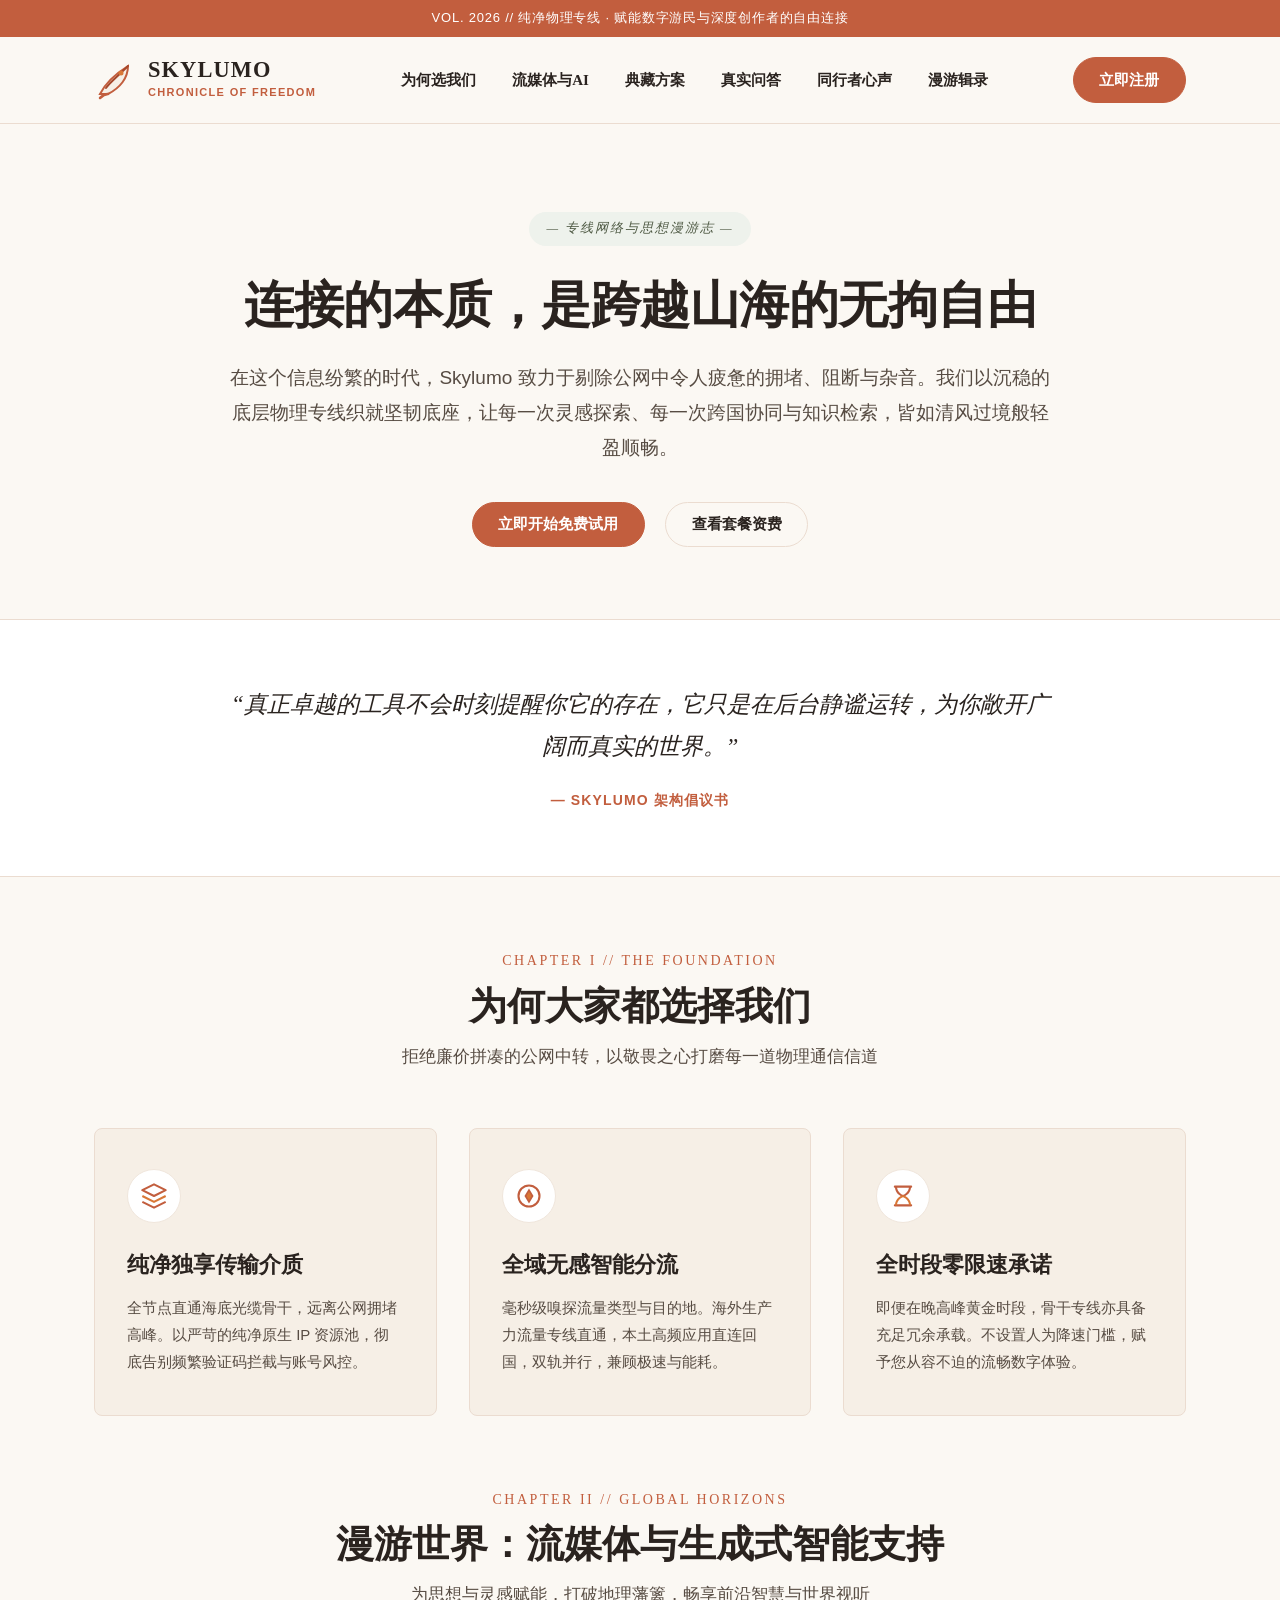
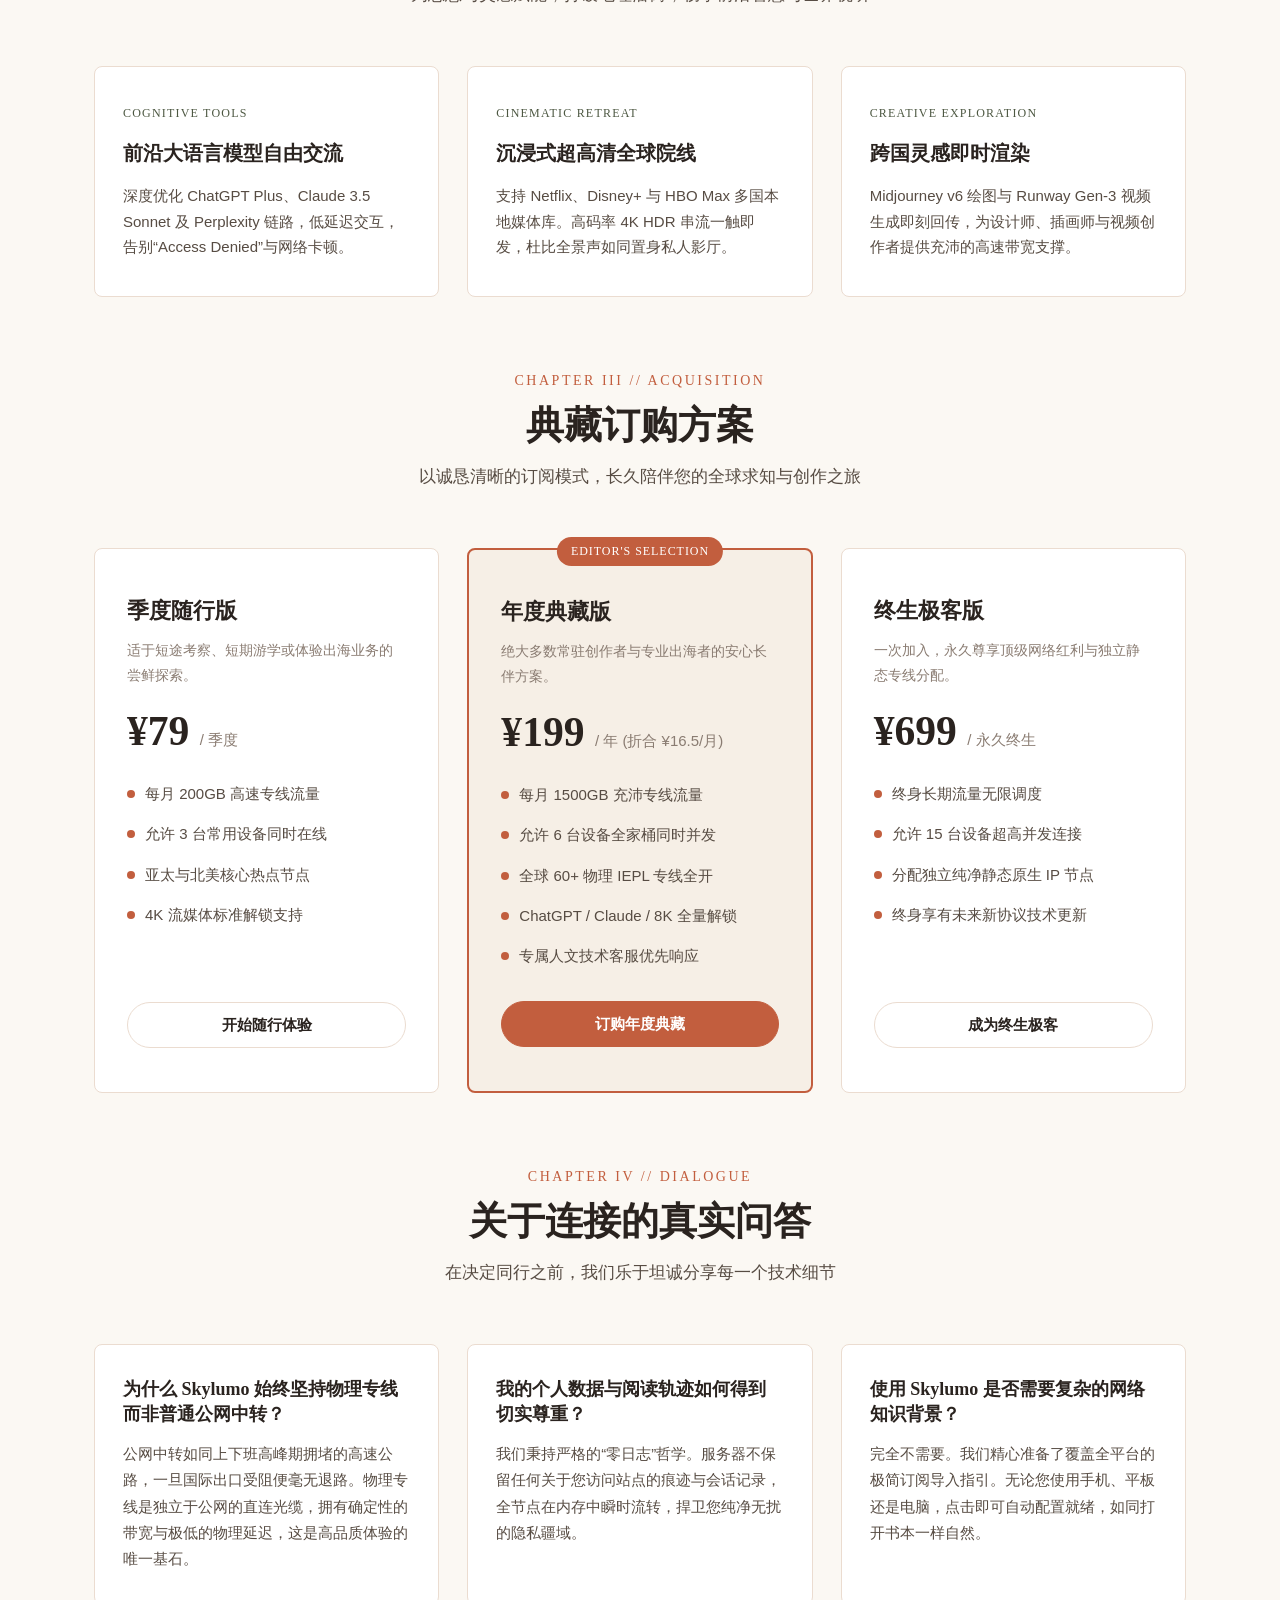
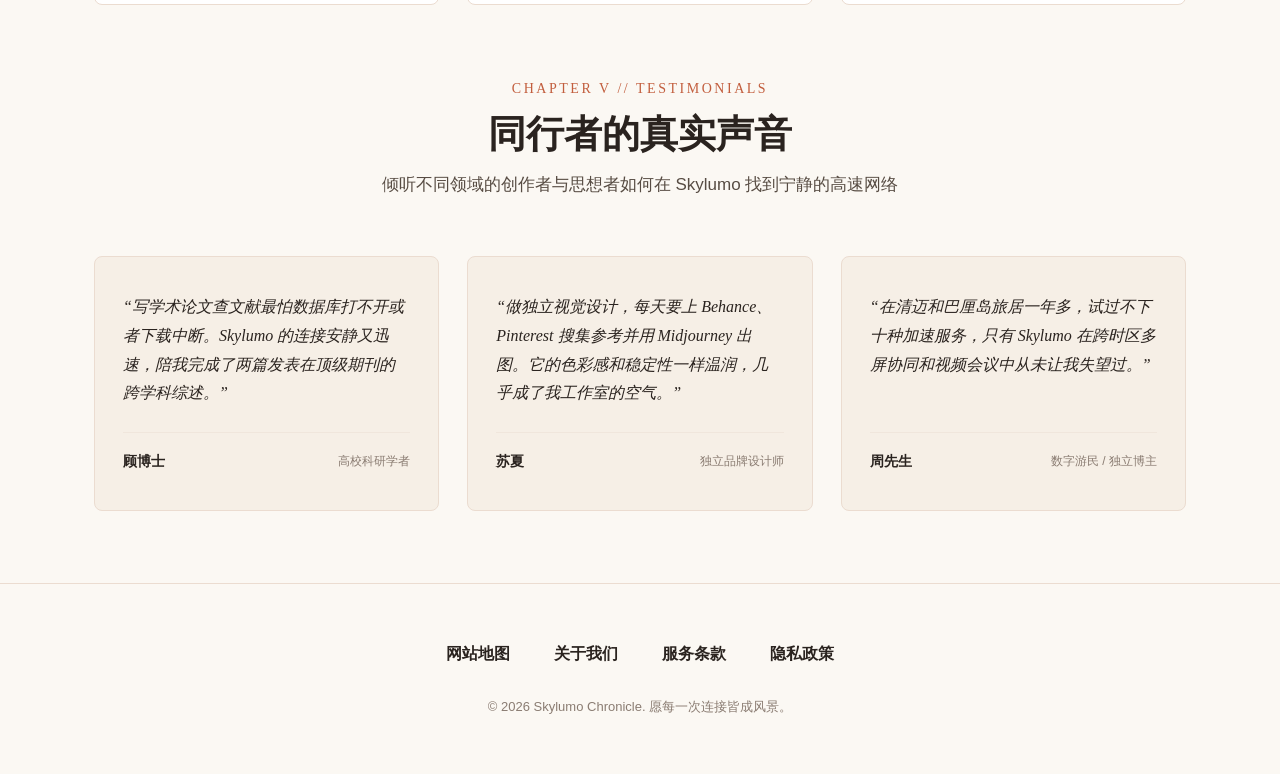
==== commit a39e9568: "fix: remove external blog links, desensitize subscription terms, and align official landing page sty" ====
--- a/index.html
+++ b/index.html
@@ -147,8 +147,8 @@
         <a href="https://ww012.twilightaff.com/#/?code=A56DH1Af" target="_blank" rel="nofollow" class="btn-editorial btn-terracotta">
           立即开始免费试用
         </a>
-        <a href="https://tizilab.net/paihang/" target="_blank" class="btn-editorial btn-quill-outline">
-          2026最新梯子推荐
+        <a href="#plans" target="_blank" class="btn-editorial btn-quill-outline">
+          查看套餐资费
         </a>
       </div>
     </article>
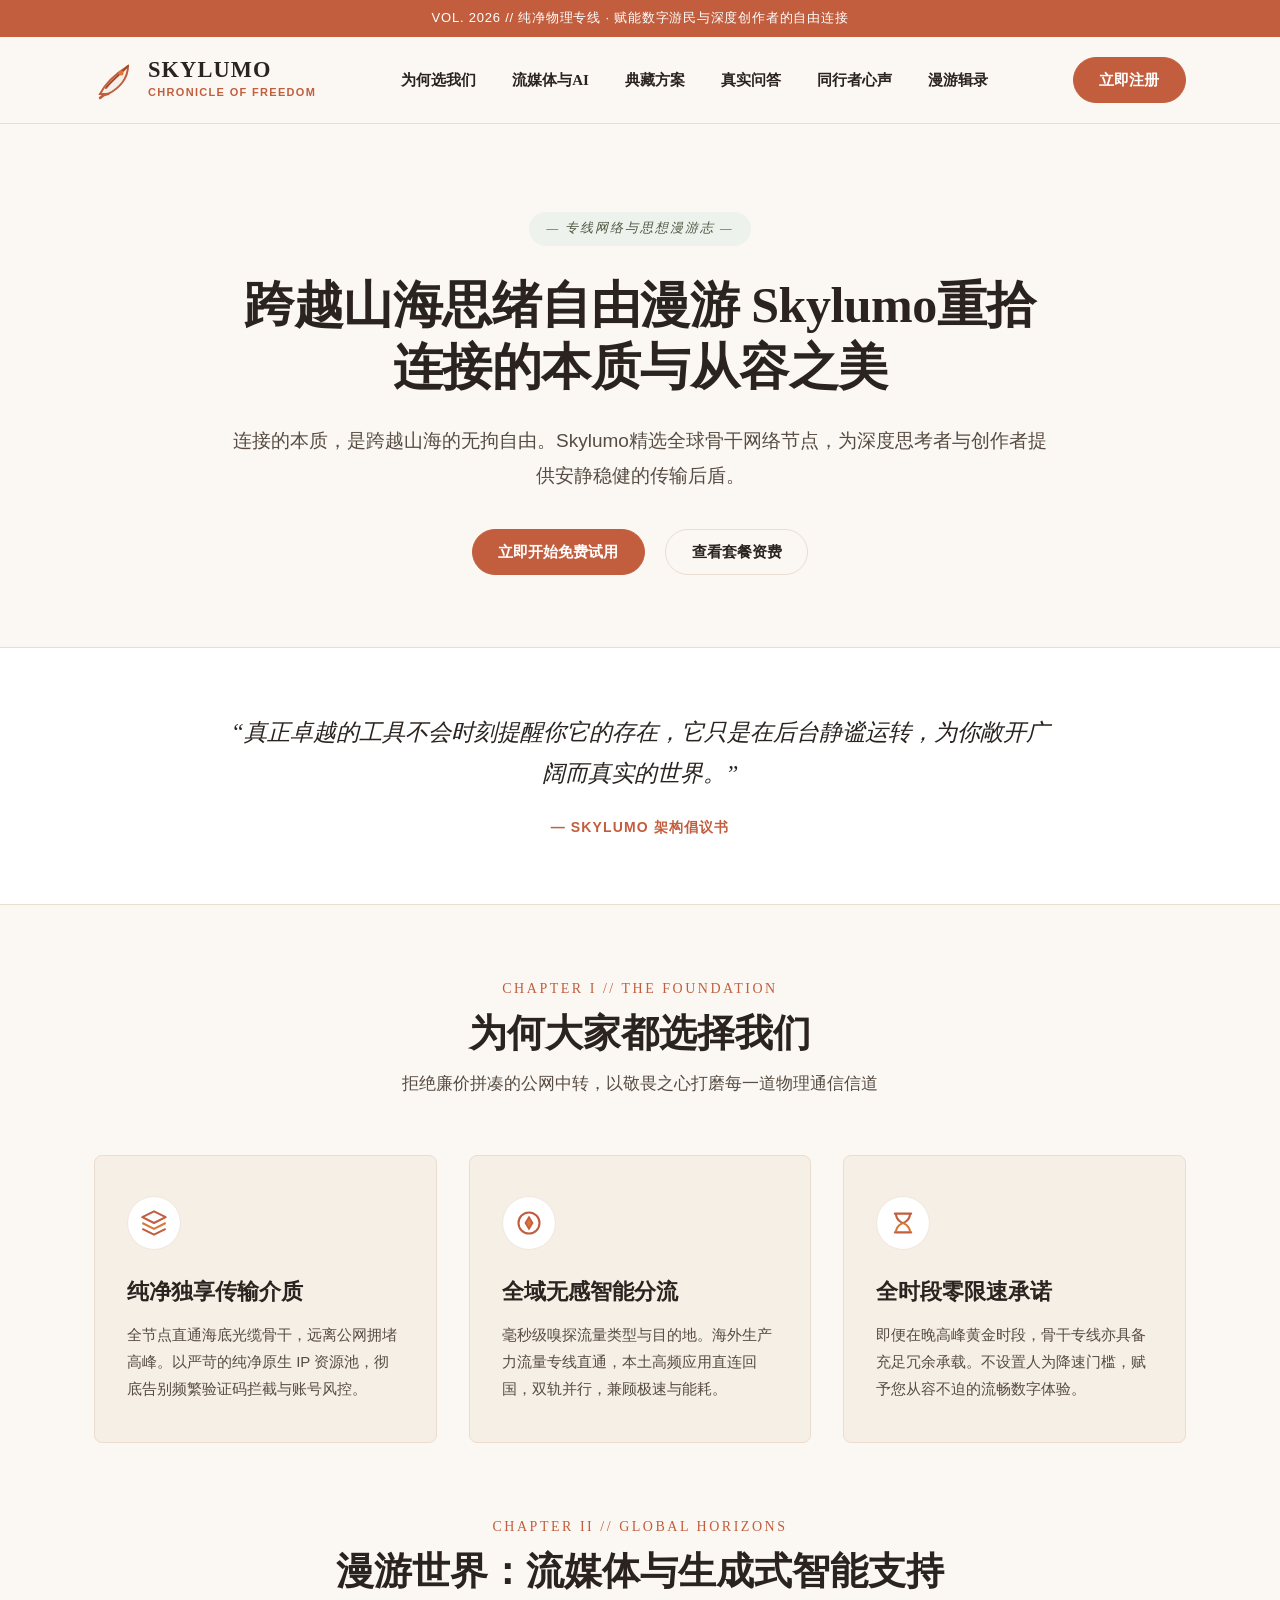
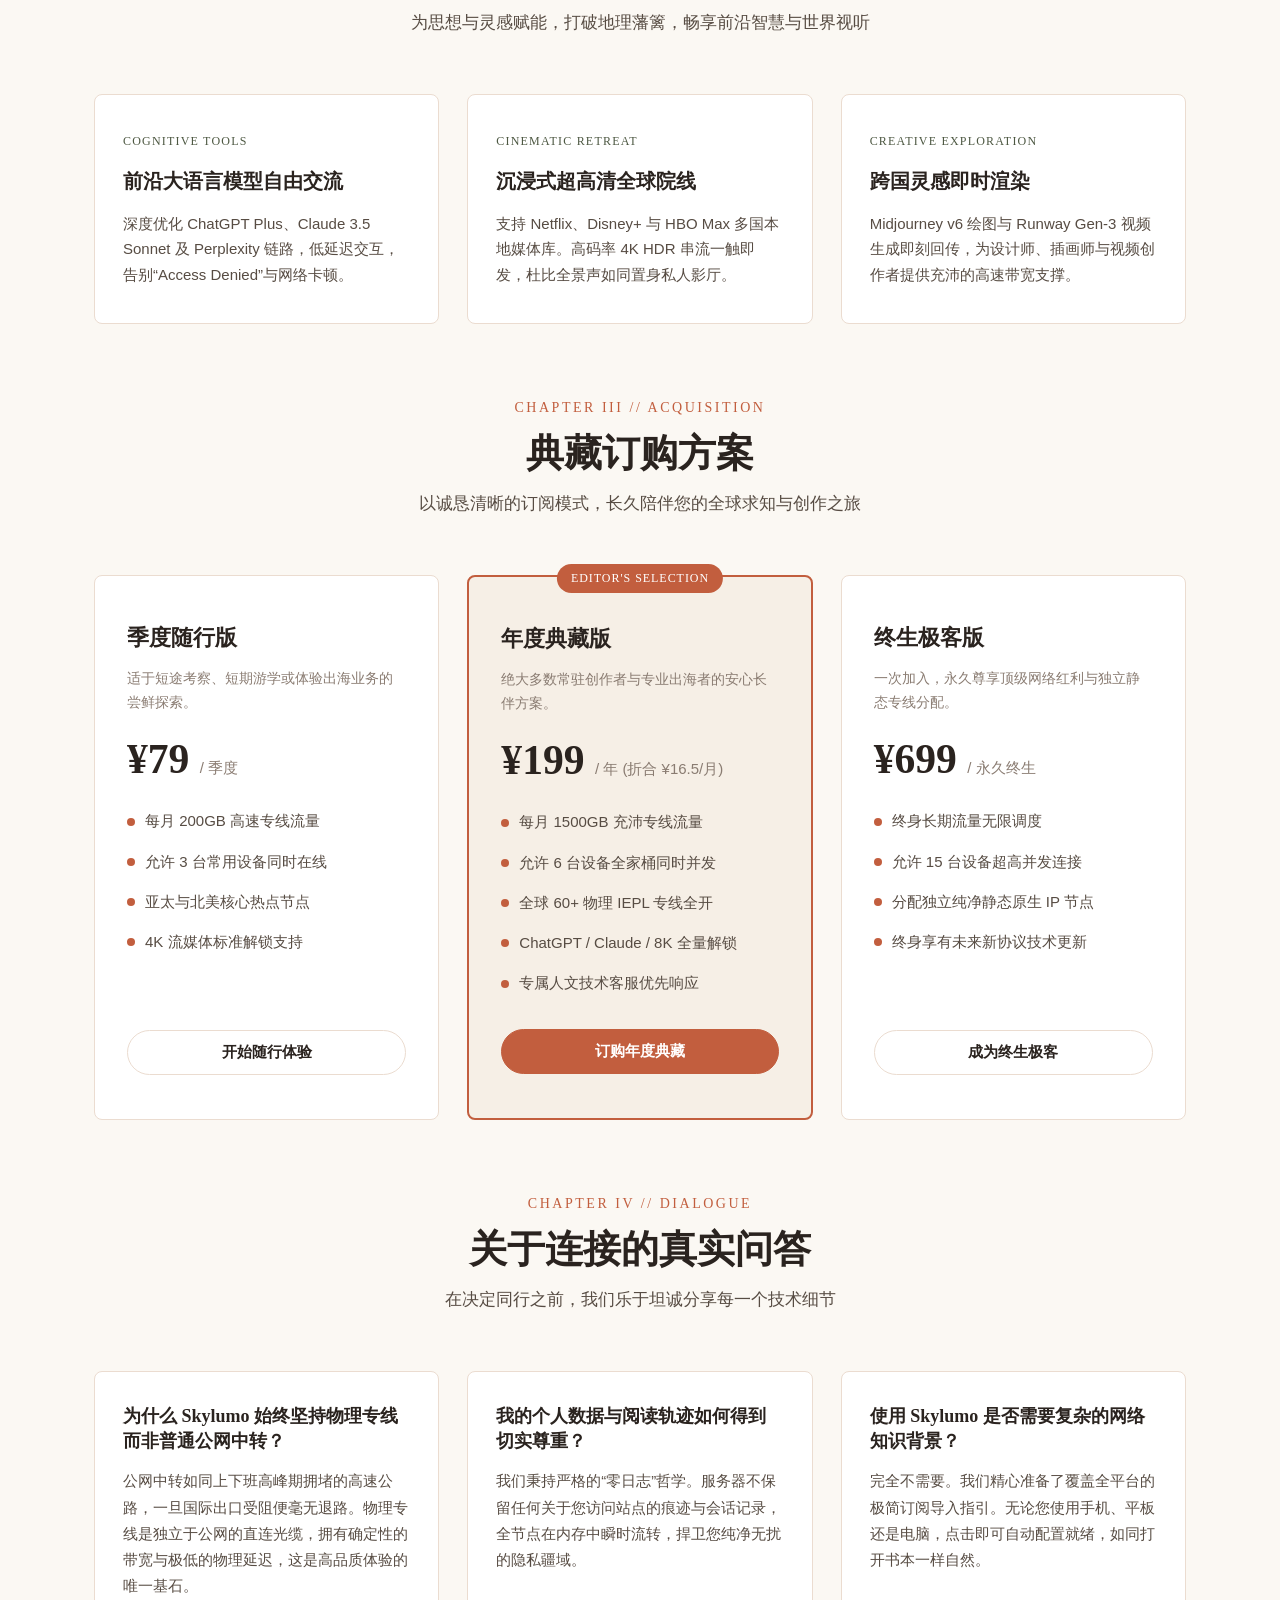
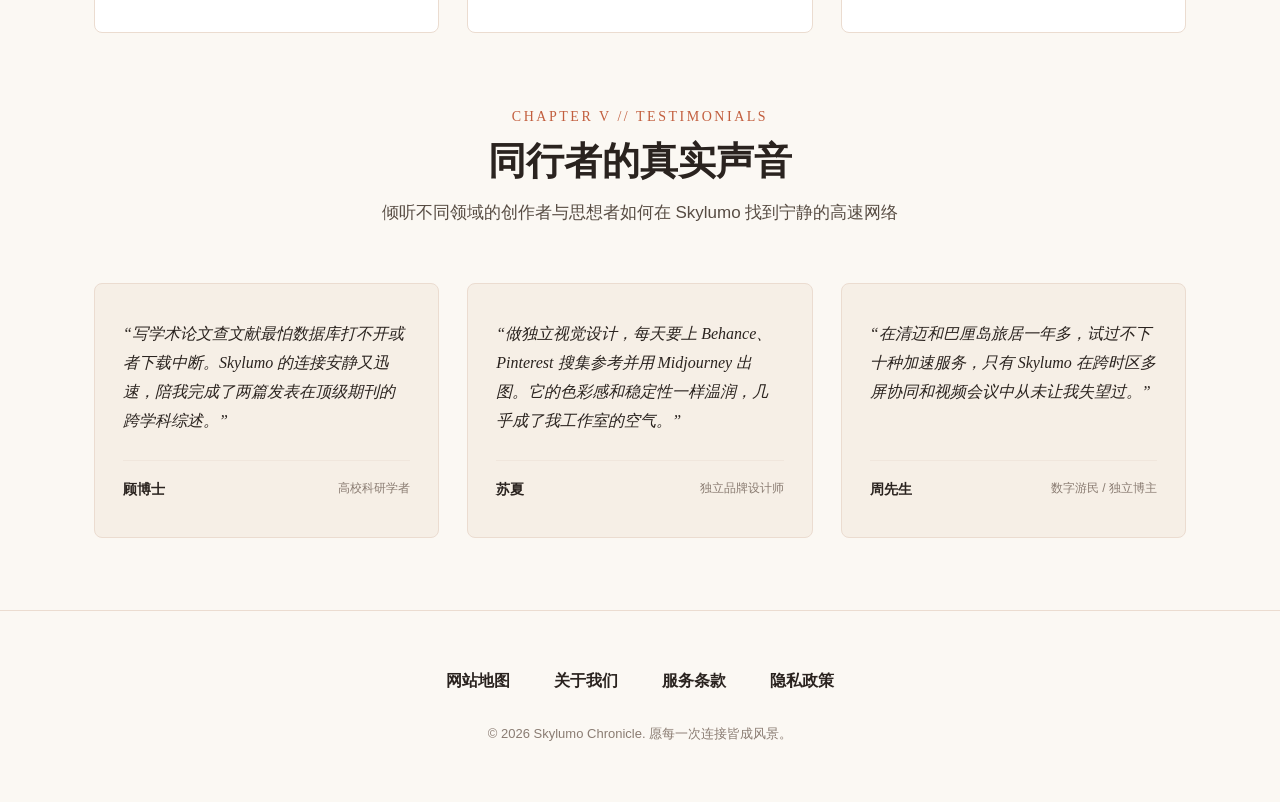
==== commit 4bb61072: "revert: restore original layout and structure prior to pricing changes while keeping bespoke hero in" ====
--- a/index.html
+++ b/index.html
@@ -139,10 +139,8 @@
     <!-- 叙事型 Hero 居中构图 -->
     <article class="narrative-hero-wrap">
       <span class="issue-tag-pill">— 专线网络与思想漫游志 —</span>
-      <h1 class="narrative-headline">连接的本质，是跨越山海的无拘自由</h1>
-      <p class="narrative-lead-paragraph">
-        在这个信息纷繁的时代，Skylumo 致力于剔除公网中令人疲惫的拥堵、阻断与杂音。我们以沉稳的底层物理专线织就坚韧底座，让每一次灵感探索、每一次跨国协同与知识检索，皆如清风过境般轻盈顺畅。
-      </p>
+      <h1 class="narrative-headline">跨越山海思绪自由漫游 <span>Skylumo重拾连接的本质与从容之美</span></h1>
+      <p class="narrative-lead-paragraph">连接的本质，是跨越山海的无拘自由。Skylumo精选全球骨干网络节点，为深度思考者与创作者提供安静稳健的传输后盾。</p>
       <div class="editorial-cta-row">
         <a href="https://ww012.twilightaff.com/#/?code=A56DH1Af" target="_blank" rel="nofollow" class="btn-editorial btn-terracotta">
           立即开始免费试用
